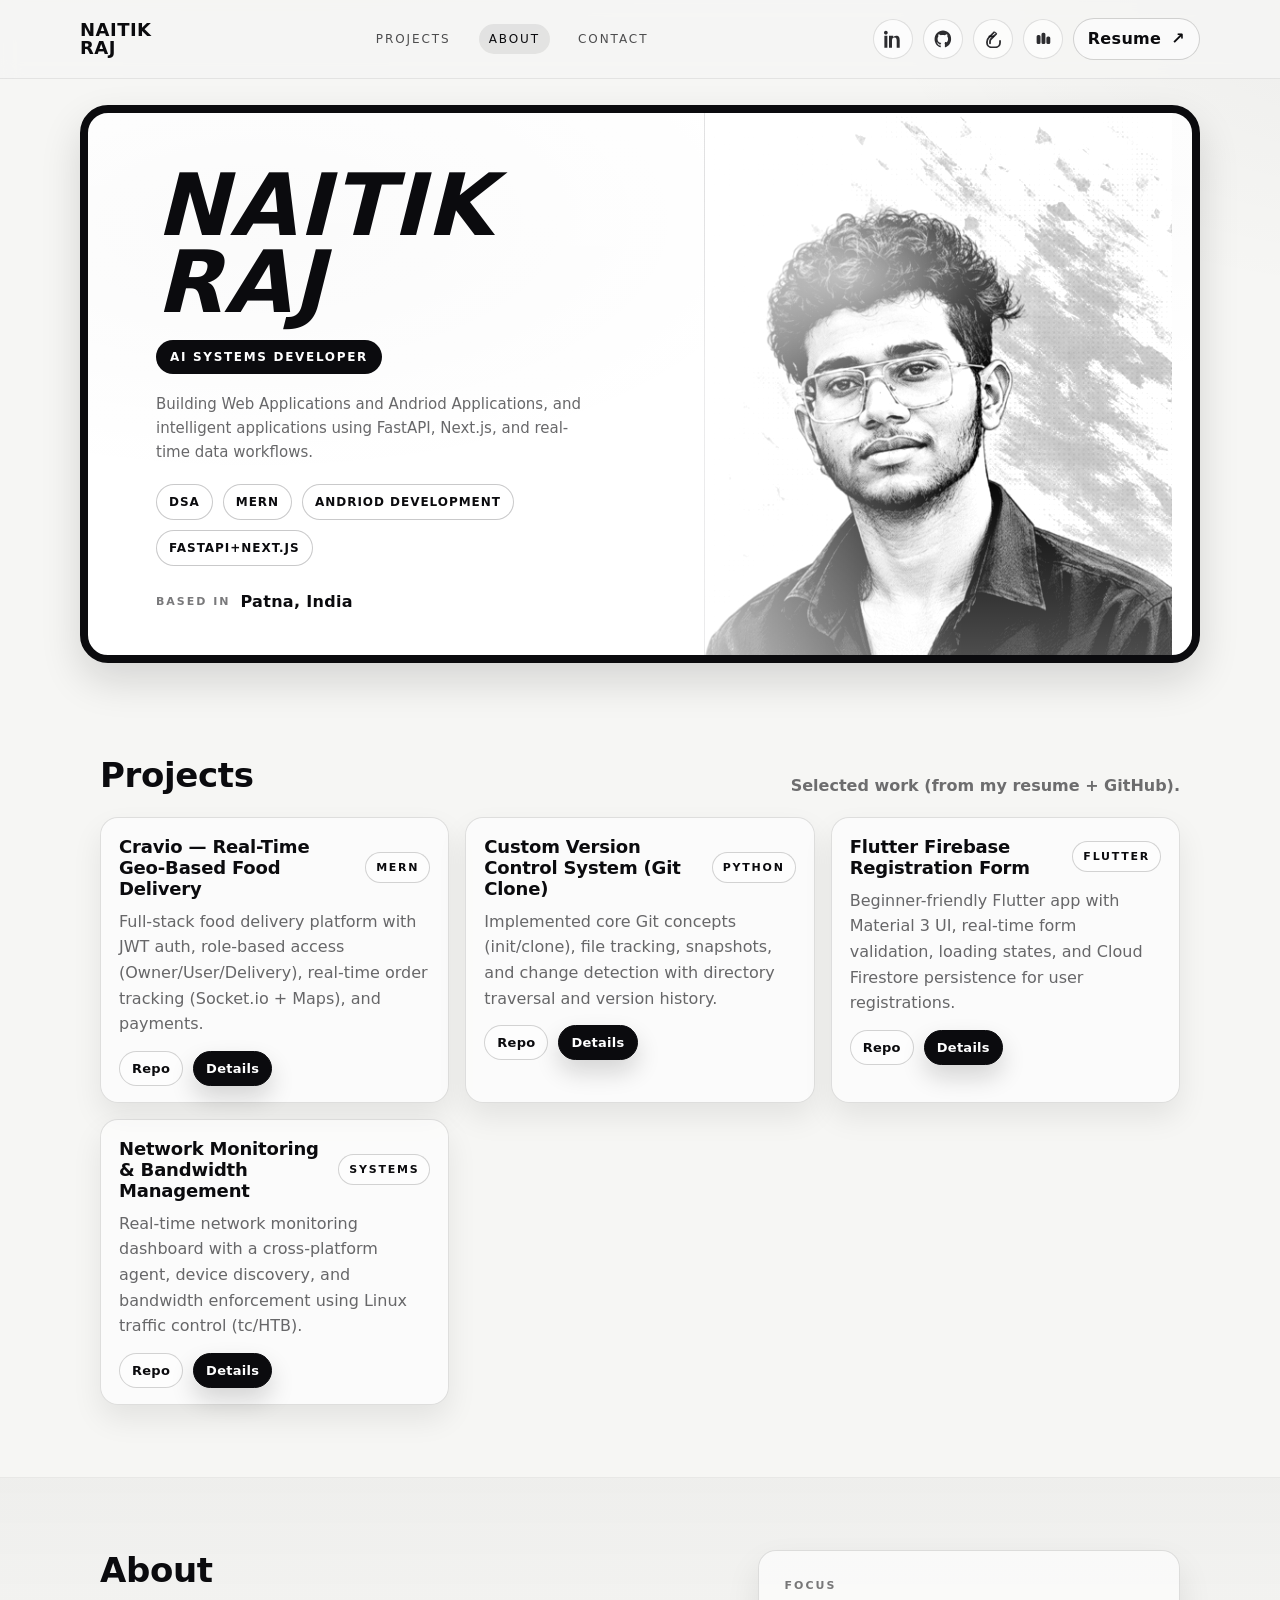
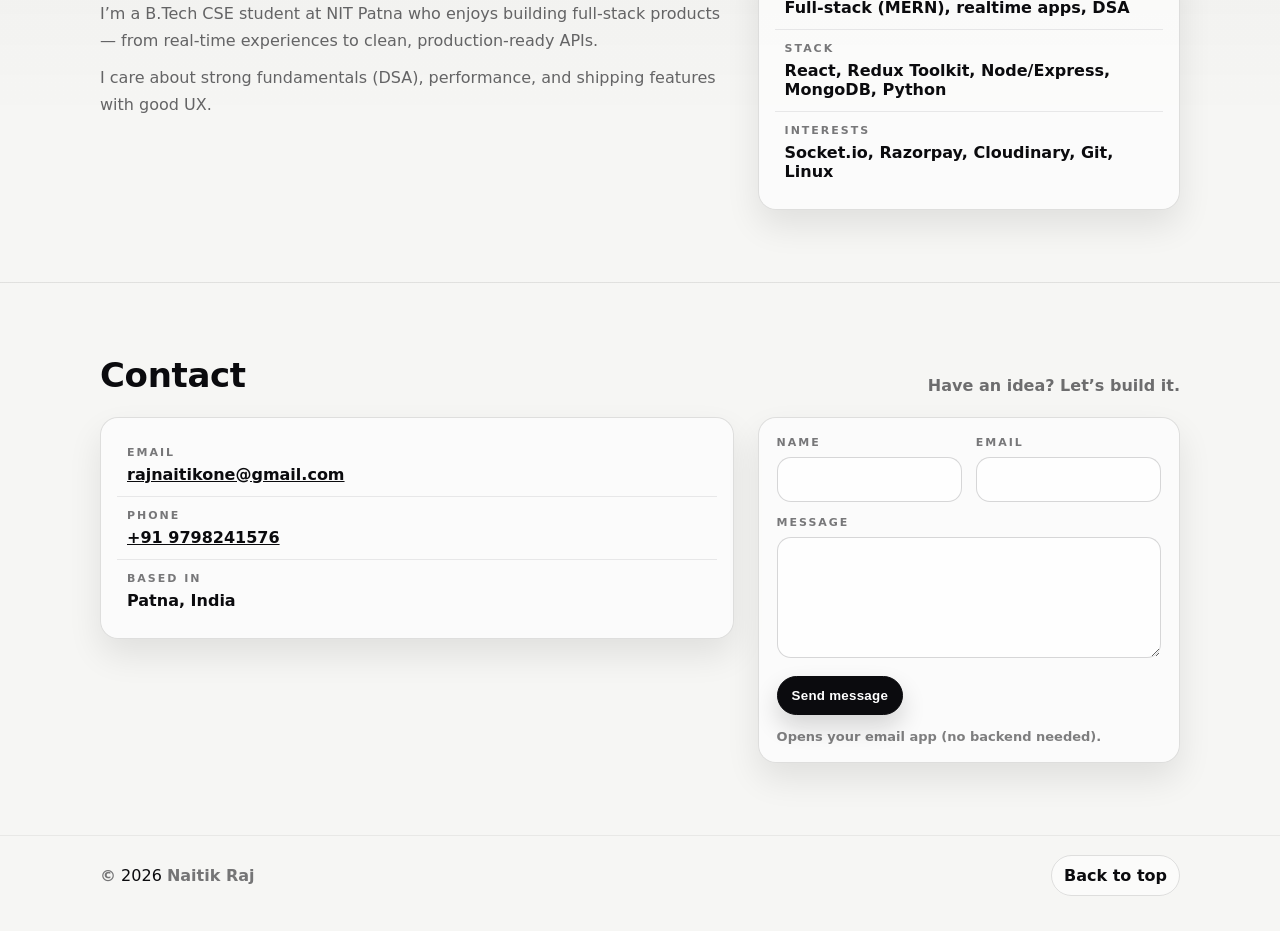
==== index.html @ c6e91ccd "Initial portfolio site Co-authored-by: Cursor <cursoragent@cursor.com>" ====
<!doctype html>
<html lang="en">
  <head>
    <meta charset="UTF-8" />
    <meta name="viewport" content="width=device-width, initial-scale=1.0" />
    <title>Naitik Raj | Portfolio</title>
    <meta
      name="description"
      content="Naitik Raj — projects, skills, and contact."
    />
    <link rel="preload" href="./styles.css" as="style" />
    <link rel="stylesheet" href="./styles.css" />
  </head>
  <body>
    <a class="skip-link" href="#main">Skip to content</a>

    <header class="site-header" id="top">
      <div class="container header-inner">
        <a class="brand" href="#top" aria-label="Home">
          <span class="brand-line">NAITIK</span>
          <span class="brand-line">RAJ</span>
        </a>

        <nav class="nav" aria-label="Primary">
          <a class="nav-link" href="#projects">Projects</a>
          <a class="nav-link" href="#about">About</a>
          <a class="nav-link" href="#contact">Contact</a>
        </nav>

        <div class="header-actions">
          <a
            class="icon-btn"
            href="https://www.linkedin.com/in/naitikraj17/"
            target="_blank"
            rel="noreferrer"
            aria-label="LinkedIn"
            title="LinkedIn"
          >
            <svg viewBox="0 0 24 24" aria-hidden="true">
              <path
                d="M4.98 3.5C4.98 4.88 3.87 6 2.5 6S0 4.88 0 3.5 1.12 1 2.5 1s2.48 1.12 2.48 2.5ZM.5 23.5h4V7.5h-4v16ZM8.5 7.5h3.83v2.18h.05c.53-1 1.83-2.18 3.77-2.18 4.03 0 4.78 2.65 4.78 6.1v9.9h-4v-8.77c0-2.09-.04-4.78-2.91-4.78-2.91 0-3.36 2.28-3.36 4.63v8.92h-4v-16Z"
              />
            </svg>
          </a>
          <a
            class="icon-btn"
            href="https://github.com/naitik-raj17"
            target="_blank"
            rel="noreferrer"
            aria-label="GitHub"
            title="GitHub"
          >
            <svg viewBox="0 0 24 24" aria-hidden="true">
              <path
                d="M12 .5C5.73.5.75 5.6.75 12.02c0 5.13 3.15 9.48 7.51 11.01.55.1.75-.24.75-.53 0-.26-.01-.95-.01-1.87-3.05.67-3.69-1.5-3.69-1.5-.5-1.3-1.22-1.65-1.22-1.65-1-.7.07-.69.07-.69 1.1.08 1.68 1.16 1.68 1.16.98 1.72 2.57 1.22 3.2.93.1-.72.38-1.22.69-1.5-2.43-.28-4.98-1.25-4.98-5.57 0-1.23.42-2.23 1.12-3.02-.11-.28-.49-1.42.11-2.95 0 0 .92-.3 3.02 1.15.88-.25 1.83-.37 2.77-.38.94.01 1.89.13 2.77.38 2.1-1.45 3.02-1.15 3.02-1.15.6 1.53.22 2.67.11 2.95.7.79 1.12 1.79 1.12 3.02 0 4.33-2.56 5.29-4.99 5.56.39.35.74 1.03.74 2.08 0 1.5-.01 2.71-.01 3.08 0 .29.2.64.76.53 4.35-1.53 7.5-5.88 7.5-11.01C23.25 5.6 18.27.5 12 .5Z"
              />
            </svg>
          </a>

          <a
            class="icon-btn"
            href="https://leetcode.com/u/naitik_17/"
            target="_blank"
            rel="noreferrer"
            aria-label="LeetCode"
            title="LeetCode"
          >
            <svg viewBox="0 0 24 24" aria-hidden="true">
              <path
                d="M13.83 2.62a1.2 1.2 0 0 1 1.7 0l1.62 1.62a1.2 1.2 0 0 1 0 1.7l-6.9 6.9a3.6 3.6 0 0 0-1.04 2.55v2.43a1.2 1.2 0 0 1-2.4 0v-2.43a6 6 0 0 1 1.76-4.25l6.9-6.9-.77-.77-7.5 7.5a6.9 6.9 0 0 0-2.02 4.88v1.2a4.8 4.8 0 0 0 4.8 4.8h5.4a4.8 4.8 0 0 0 4.8-4.8v-2.4a1.2 1.2 0 1 1 2.4 0v2.4a7.2 7.2 0 0 1-7.2 7.2h-5.4a7.2 7.2 0 0 1-7.2-7.2v-1.2a9.3 9.3 0 0 1 2.73-6.58l8.35-8.35Z"
              />
              <path
                d="M12.6 7.2a1.2 1.2 0 1 1 0 2.4H7.2a1.2 1.2 0 1 1 0-2.4h5.4Z"
              />
            </svg>
          </a>

          <a
            class="icon-btn"
            href="https://codeforces.com/profile/tedhe_medhe"
            target="_blank"
            rel="noreferrer"
            aria-label="Codeforces"
            title="Codeforces"
          >
            <svg viewBox="0 0 24 24" aria-hidden="true">
              <path
                d="M5.5 18.5a2 2 0 0 1-2-2v-8a2 2 0 0 1 2-2h1.2a2 2 0 0 1 2 2v8a2 2 0 0 1-2 2H5.5Zm6.5 0a2 2 0 0 1-2-2v-11a2 2 0 0 1 2-2h1.2a2 2 0 0 1 2 2v11a2 2 0 0 1-2 2H12Zm6.5 0a2 2 0 0 1-2-2v-6a2 2 0 0 1 2-2h1.2a2 2 0 0 1 2 2v6a2 2 0 0 1-2 2h-1.2Z"
              />
            </svg>
          </a>

          <a class="btn btn-outline" href="./resume.pdf" aria-label="Open resume">
            Resume <span aria-hidden="true">↗</span>
          </a>

          <button class="menu-btn" type="button" aria-label="Open menu" aria-expanded="false">
            <span class="menu-bars" aria-hidden="true"></span>
          </button>
        </div>
      </div>

      <div class="mobile-nav" hidden>
        <a class="mobile-link" href="#projects">Projects</a>
        <a class="mobile-link" href="#about">About</a>
        <a class="mobile-link" href="#contact">Contact</a>
      </div>
    </header>

    <main id="main">
      <section class="hero">
        <div class="container hero-frame">
          <div class="hero-grid">
            <div class="hero-left">
              <h1 class="hero-title">
                <span>NAITIK</span>
                <span>RAJ</span>
              </h1>

              <div class="role-pill">AI SYSTEMS DEVELOPER</div>

              <p class="hero-subtitle">
                Building Web Applications and Andriod Applications, and
                intelligent applications using FastAPI, Next.js, and real-time data workflows.
              </p>

              <div class="tags" aria-label="Highlights">
                <a class="tag" href="#projects">DSA</a>
                <a class="tag" href="#projects">MERN</a>
                <a class="tag" href="#projects">Andriod Development</a>
                <a class="tag" href="#projects">FastAPI+Next.js</a>
              </div>

              <div class="meta">
                <span class="meta-label">Based in</span>
                <span class="meta-value">Patna, India</span>
              </div>
            </div>

            <div class="hero-right" aria-label="Portrait">
              <div class="portrait">
                <img
                  src="./assets/reference.png"
                  alt="Portrait placeholder"
                  loading="eager"
                  decoding="async"
                />
                <div class="portrait-fade" aria-hidden="true"></div>
              </div>
            </div>
          </div>
        </div>
      </section>

      <section id="projects" class="section">
        <div class="container">
          <div class="section-head">
            <h2 class="section-title">Projects</h2>
            <p class="section-kicker">Selected work (from my resume + GitHub).</p>
          </div>

          <div class="cards">
            <article class="card">
              <div class="card-top">
                <h3 class="card-title">Cravio — Real-Time Geo-Based Food Delivery</h3>
                <span class="card-pill">MERN</span>
              </div>
              <p class="card-body">
                Full-stack food delivery platform with JWT auth, role-based access (Owner/User/Delivery),
                real-time order tracking (Socket.io + Maps), and payments.
              </p>
              <div class="card-actions">
                <a
                  class="btn btn-sm btn-outline"
                  href="https://github.com/naitik-raj17/Cravio"
                  target="_blank"
                  rel="noreferrer"
                  aria-label="Open Cravio repository"
                  >Repo</a
                >
                <a
                  class="btn btn-sm"
                  href="https://github.com/naitik-raj17/Cravio#-cravio--full-stack-food-delivery-platform"
                  target="_blank"
                  rel="noreferrer"
                  aria-label="Open Cravio details"
                  >Details</a
                >
              </div>
            </article>

            <article class="card">
              <div class="card-top">
                <h3 class="card-title">Custom Version Control System (Git Clone)</h3>
                <span class="card-pill">Python</span>
              </div>
              <p class="card-body">
                Implemented core Git concepts (init/clone), file tracking, snapshots, and change detection
                with directory traversal and version history.
              </p>
              <div class="card-actions">
                <a
                  class="btn btn-sm btn-outline"
                  href="https://github.com/naitik-raj17/version-control-system"
                  target="_blank"
                  rel="noreferrer"
                  aria-label=""
                  >Repo</a
                >
                <a
                  class="btn btn-sm"
                  href="https://github.com/naitik-raj17/version-control-system#-custom-version-control-system-git-clone"
                  target="_blank"
                  rel="noreferrer"
                  aria-label="Open GitHub profile"
                  >Details</a
                >
              </div>
            </article>

            <article class="card">
              <div class="card-top">
                <h3 class="card-title">Flutter Firebase Registration Form</h3>
                <span class="card-pill">Flutter</span>
              </div>
              <p class="card-body">
                Beginner-friendly Flutter app with Material 3 UI, real-time form validation, loading states,
                and Cloud Firestore persistence for user registrations.
              </p>
              <div class="card-actions">
                <a
                  class="btn btn-sm btn-outline"
                  href="https://github.com/naitik-raj17/firebase-form-setup-Hackslash"
                  target="_blank"
                  rel="noreferrer"
                  aria-label="Open project repository"
                  >Repo</a
                >
                <a
                  class="btn btn-sm"
                  href="https://github.com/naitik-raj17/firebase-form-setup-Hackslash#-flutter-firebase-registration-form"
                  target="_blank"
                  rel="noreferrer"
                  aria-label="Open project details"
                  >Details</a
                >
              </div>
            </article>

            <article class="card">
              <div class="card-top">
                <h3 class="card-title">Network Monitoring & Bandwidth Management</h3>
                <span class="card-pill">Systems</span>
              </div>
              <p class="card-body">
                Real-time network monitoring dashboard with a cross-platform agent, device discovery, and
                bandwidth enforcement using Linux traffic control (tc/HTB).
              </p>
              <div class="card-actions">
                <a
                  class="btn btn-sm btn-outline"
                  href="https://github.com/harshraj611/network-agent"
                  target="_blank"
                  rel="noreferrer"
                  aria-label="Open network-agent repository"
                  >Repo</a
                >
                <a
                  class="btn btn-sm"
                  href="https://github.com/harshraj611/network-agent#network-monitoring--bandwidth-management-system"
                  target="_blank"
                  rel="noreferrer"
                  aria-label="Open project details"
                  >Details</a
                >
              </div>
            </article>
          </div>
        </div>
      </section>

      <section id="about" class="section section-alt">
        <div class="container split">
          <div>
            <h2 class="section-title">About</h2>
            <p class="prose">
              I’m a B.Tech CSE student at NIT Patna who enjoys building full-stack products — from
              real-time experiences to clean, production-ready APIs.
            </p>
            <p class="prose">
              I care about strong fundamentals (DSA), performance, and shipping features with good UX.
            </p>
          </div>

          <div class="facts">
            <div class="fact">
              <div class="fact-label">Focus</div>
              <div class="fact-value">Full-stack (MERN), realtime apps, DSA</div>
            </div>
            <div class="fact">
              <div class="fact-label">Stack</div>
              <div class="fact-value">React, Redux Toolkit, Node/Express, MongoDB, Python</div>
            </div>
            <div class="fact">
              <div class="fact-label">Interests</div>
              <div class="fact-value">Socket.io, Razorpay, Cloudinary, Git, Linux</div>
            </div>
          </div>
        </div>
      </section>

      <section id="contact" class="section">
        <div class="container">
          <div class="section-head">
            <h2 class="section-title">Contact</h2>
            <p class="section-kicker">Have an idea? Let’s build it.</p>
          </div>

          <div class="split">
            <div class="facts" aria-label="Direct contact details">
              <div class="fact">
                <div class="fact-label">Email</div>
                <div class="fact-value">
                  <a href="mailto:rajnaitikone@gmail.com">rajnaitikone@gmail.com</a>
                </div>
              </div>
              <div class="fact">
                <div class="fact-label">Phone</div>
                <div class="fact-value">
                  <a href="tel:+919798241576">+91 9798241576</a>
                </div>
              </div>
              <div class="fact">
                <div class="fact-label">Based in</div>
                <div class="fact-value">Patna, India</div>
              </div>
            </div>

            <form class="contact" id="contactForm" data-endpoint="">
              <label class="field">
                <span class="label">Name</span>
                <input name="name" autocomplete="name" required />
              </label>
              <label class="field">
                <span class="label">Email</span>
                <input type="email" name="email" autocomplete="email" required />
              </label>
              <label class="field field-wide">
                <span class="label">Message</span>
                <textarea name="message" rows="5" required></textarea>
              </label>

              <div class="contact-actions">
                <button class="btn" type="submit">Send message</button>
                <p class="fineprint" id="contactStatus" role="status" aria-live="polite">
                  Opens your email app (no backend needed).
                </p>
              </div>
            </form>
          </div>
        </div>
      </section>

    </main>

    <footer class="site-footer">
      <div class="container footer-inner">
        <div class="footer-left">
          <span class="muted">©</span>
          <span id="year"></span>
          <span class="muted">Naitik Raj</span>
        </div>
        <div class="footer-right">
          <a class="footer-link" href="#top">Back to top</a>
        </div>
      </div>
    </footer>

    <script src="./script.js" defer></script>
  </body>
</html>
---- styles.css ----
:root{
  --bg:#f6f6f4;
  --paper:#ffffff;
  --ink:#0b0b0e;
  --muted:#6c6f76;
  --line:#0b0b0e;
  --softline:rgba(11,11,14,.14);
  --shadow:0 18px 40px rgba(11,11,14,.14);
  --radius:18px;
  --radius-sm:12px;
  --container:1120px;
}

*{box-sizing:border-box}
html{scroll-behavior:smooth}
body{
  margin:0;
  font-family: ui-sans-serif, system-ui, -apple-system, Segoe UI, Roboto, Helvetica, Arial, "Apple Color Emoji","Segoe UI Emoji";
  color:var(--ink);
  background:
    radial-gradient(1200px 600px at 20% -10%, rgba(11,11,14,.06), transparent 55%),
    radial-gradient(900px 500px at 110% 0%, rgba(11,11,14,.04), transparent 60%),
    var(--bg);
}

a{color:inherit}
.container{max-width:var(--container); margin:0 auto; padding:0 20px}

.skip-link{
  position:absolute;
  left:-999px;
  top:10px;
  background:var(--ink);
  color:#fff;
  padding:10px 12px;
  border-radius:10px;
  z-index:9999;
}
.skip-link:focus{left:10px}

/* Header */
.site-header{
  position:sticky;
  top:0;
  z-index:20;
  background:color-mix(in srgb, var(--bg) 80%, transparent);
  backdrop-filter:saturate(1.2) blur(10px);
  border-bottom:1px solid rgba(11,11,14,.08);
}
.header-inner{
  display:flex;
  align-items:center;
  justify-content:space-between;
  padding:18px 0;
  gap:14px;
}
.brand{
  display:flex;
  flex-direction:column;
  text-decoration:none;
  letter-spacing:.03em;
  font-weight:800;
  line-height:1;
}
.brand-line{font-size:18px}

.nav{
  display:flex;
  gap:18px;
  align-items:center;
  justify-content:center;
  flex:1;
}
.nav-link{
  text-decoration:none;
  text-transform:uppercase;
  font-size:12px;
  letter-spacing:.16em;
  padding:8px 10px;
  border-radius:999px;
  color:rgba(11,11,14,.72);
}
.nav-link:hover{background:rgba(11,11,14,.06); color:var(--ink)}
.nav-link[aria-current="page"]{
  background:rgba(11,11,14,.08);
  color:var(--ink);
}

.header-actions{
  display:flex;
  align-items:center;
  gap:10px;
}
.icon-btn{
  width:40px; height:40px;
  display:grid; place-items:center;
  border-radius:999px;
  border:1px solid rgba(11,11,14,.12);
  background:rgba(255,255,255,.65);
  text-decoration:none;
}
.icon-btn:hover{transform:translateY(-1px); box-shadow:0 10px 24px rgba(11,11,14,.12)}
.icon-btn svg{width:18px; height:18px; fill:rgba(11,11,14,.86)}

.btn{
  display:inline-flex;
  align-items:center;
  justify-content:center;
  gap:10px;
  padding:12px 14px;
  border-radius:999px;
  background:var(--ink);
  color:#fff;
  border:1px solid var(--ink);
  text-decoration:none;
  font-weight:700;
  letter-spacing:.02em;
  line-height:1;
  box-shadow:0 12px 24px rgba(11,11,14,.16);
}
.btn:hover{transform:translateY(-1px)}
.btn-outline{
  background:rgba(255,255,255,.6);
  color:var(--ink);
  border:1px solid rgba(11,11,14,.18);
  box-shadow:none;
}
.btn-outline:hover{box-shadow:0 12px 24px rgba(11,11,14,.12)}
.btn-sm{padding:10px 12px; font-size:13px}

.menu-btn{
  display:none;
  width:42px; height:42px;
  border-radius:999px;
  border:1px solid rgba(11,11,14,.12);
  background:rgba(255,255,255,.65);
}
.menu-bars{
  width:18px; height:2px; display:block;
  background:rgba(11,11,14,.86);
  position:relative;
  border-radius:999px;
}
.menu-bars:before,.menu-bars:after{
  content:"";
  position:absolute;
  left:0;
  width:18px; height:2px;
  background:rgba(11,11,14,.86);
  border-radius:999px;
}
.menu-bars:before{top:-6px}
.menu-bars:after{top:6px}

.mobile-nav{
  border-top:1px solid rgba(11,11,14,.08);
  padding:12px 20px 16px;
  display:none;
  background:color-mix(in srgb, var(--bg) 86%, transparent);
}
.mobile-link{
  display:block;
  padding:10px 12px;
  border-radius:12px;
  text-decoration:none;
  font-weight:700;
}
.mobile-link:hover{background:rgba(11,11,14,.06)}

/* Hero */
.hero{padding:26px 0 20px}
.hero-frame{
  border:8px solid var(--line);
  border-radius:28px;
  background:
    linear-gradient(180deg, rgba(255,255,255,.75), rgba(255,255,255,.55)),
    radial-gradient(900px 420px at 15% 20%, rgba(11,11,14,.06), transparent 60%),
    radial-gradient(700px 380px at 90% 10%, rgba(11,11,14,.05), transparent 55%),
    var(--paper);
  box-shadow:var(--shadow);
  overflow:hidden;
}
.hero-grid{
  display:grid;
  grid-template-columns: 1.12fr .88fr;
  gap:0;
  min-height:520px;
}
.hero-left{padding:54px 48px 44px; position:relative}
.hero-title{
  margin:0 0 18px;
  font-size:86px;
  line-height:.9;
  letter-spacing:.02em;
  font-weight:900;
  font-style:italic;
}
.hero-title span{display:block}
.role-pill{
  display:inline-flex;
  padding:10px 14px;
  border-radius:999px;
  background:var(--ink);
  color:#fff;
  font-weight:800;
  letter-spacing:.14em;
  font-size:12px;
  text-transform:uppercase;
}
.hero-subtitle{
  margin:18px 0 20px;
  max-width:46ch;
  color:rgba(11,11,14,.62);
  line-height:1.6;
  font-size:15px;
}
.tags{
  display:flex;
  flex-wrap:wrap;
  gap:10px;
  margin:14px 0 26px;
}
.tag{
  text-decoration:none;
  border:1px solid rgba(11,11,14,.22);
  background:rgba(255,255,255,.55);
  padding:10px 12px;
  border-radius:999px;
  font-size:12px;
  letter-spacing:.08em;
  text-transform:uppercase;
  font-weight:800;
}
.tag:hover{background:rgba(11,11,14,.06)}
.meta{
  display:flex;
  gap:10px;
  align-items:center;
  margin-top:10px;
}
.meta-label{
  text-transform:uppercase;
  letter-spacing:.18em;
  font-size:11px;
  color:rgba(11,11,14,.55);
  font-weight:800;
}
.meta-value{font-weight:800; letter-spacing:.02em}

.hero-right{
  border-left:1px solid rgba(11,11,14,.08);
  background:
    radial-gradient(800px 380px at 60% 10%, rgba(11,11,14,.07), transparent 60%),
    linear-gradient(180deg, rgba(255,255,255,.65), rgba(255,255,255,.4));
  position:relative;
}
.portrait{
  height:100%;
  position:relative;
  overflow:hidden;
}
.portrait img{
  width:100%;
  height:100%;
  object-fit:cover;
  object-position: 70% 20%;
  filter:grayscale(1) contrast(1.1);
  transform:scale(1.03);
}
.portrait-fade{
  position:absolute;
  inset:0;
  background:
    radial-gradient(420px 220px at 30% 30%, rgba(255,255,255,.65), transparent 55%),
    linear-gradient(90deg, rgba(255,255,255,.65), rgba(255,255,255,0) 55%),
    linear-gradient(0deg, rgba(255,255,255,.3), transparent 35%);
  mix-blend-mode:screen;
  pointer-events:none;
}

/* Sections */
.section{padding:72px 0}
.section-alt{
  background:
    linear-gradient(180deg, rgba(11,11,14,.03), transparent 60%),
    transparent;
  border-top:1px solid rgba(11,11,14,.06);
  border-bottom:1px solid rgba(11,11,14,.06);
}
.section-head{
  display:flex;
  align-items:flex-end;
  justify-content:space-between;
  gap:18px;
  margin-bottom:22px;
}
.section-title{
  margin:0;
  font-size:34px;
  letter-spacing:-.01em;
}
.section-kicker{
  margin:0;
  color:rgba(11,11,14,.58);
  font-weight:600;
}

.cards{
  display:grid;
  grid-template-columns: repeat(3, minmax(0, 1fr));
  gap:16px;
}
.card{
  border:1px solid rgba(11,11,14,.12);
  background:rgba(255,255,255,.6);
  border-radius:var(--radius);
  padding:18px 18px 16px;
  box-shadow:0 14px 30px rgba(11,11,14,.08);
}
.card:hover{transform:translateY(-2px); box-shadow:0 18px 44px rgba(11,11,14,.12)}
.card-top{display:flex; align-items:center; justify-content:space-between; gap:10px}
.card-title{margin:0; font-size:18px; letter-spacing:-.01em}
.card-pill{
  font-size:11px;
  font-weight:900;
  letter-spacing:.16em;
  text-transform:uppercase;
  padding:8px 10px;
  border-radius:999px;
  border:1px solid rgba(11,11,14,.18);
  background:rgba(255,255,255,.55);
}
.card-body{color:rgba(11,11,14,.62); line-height:1.6; margin:10px 0 14px}
.card-actions{display:flex; gap:10px; flex-wrap:wrap}

.split{
  display:grid;
  grid-template-columns: 1.2fr .8fr;
  gap:24px;
  align-items:start;
}
.prose{color:rgba(11,11,14,.62); line-height:1.7; margin:10px 0; max-width:65ch}
.facts{
  border:1px solid rgba(11,11,14,.12);
  border-radius:var(--radius);
  background:rgba(255,255,255,.6);
  padding:16px;
  box-shadow:0 16px 34px rgba(11,11,14,.09);
}
.fact{padding:12px 10px; border-bottom:1px solid rgba(11,11,14,.08)}
.fact:last-child{border-bottom:0}
.fact-label{
  font-size:11px;
  font-weight:900;
  letter-spacing:.18em;
  text-transform:uppercase;
  color:rgba(11,11,14,.55);
}
.fact-value{margin-top:6px; font-weight:800}

/* Contact */
.contact{
  border:1px solid rgba(11,11,14,.12);
  border-radius:var(--radius);
  background:rgba(255,255,255,.6);
  padding:18px;
  box-shadow:0 16px 34px rgba(11,11,14,.09);
  display:grid;
  grid-template-columns: repeat(2, minmax(0, 1fr));
  gap:14px;
}
.field{display:flex; flex-direction:column; gap:8px}
.field-wide{grid-column:1 / -1}
.label{
  font-size:11px;
  font-weight:900;
  letter-spacing:.18em;
  text-transform:uppercase;
  color:rgba(11,11,14,.55);
}
input, textarea{
  border:1px solid rgba(11,11,14,.16);
  border-radius:14px;
  padding:12px 12px;
  background:rgba(255,255,255,.7);
  font:inherit;
  outline:none;
}
input:focus, textarea:focus{border-color:rgba(11,11,14,.44); box-shadow:0 0 0 4px rgba(11,11,14,.08)}
.contact-actions{
  grid-column:1 / -1;
  display:flex;
  align-items:center;
  justify-content:space-between;
  gap:14px;
  flex-wrap:wrap;
  margin-top:4px;
}
.fineprint{margin:0; color:rgba(11,11,14,.52); font-weight:600; font-size:13px}

/* Blog */
.posts{
  display:grid;
  grid-template-columns: repeat(3, minmax(0, 1fr));
  gap:14px;
}
.post{
  text-decoration:none;
  border:1px solid rgba(11,11,14,.12);
  border-radius:var(--radius);
  padding:16px 16px 14px;
  background:rgba(255,255,255,.6);
  box-shadow:0 14px 30px rgba(11,11,14,.08);
}
.post:hover{transform:translateY(-2px); box-shadow:0 18px 44px rgba(11,11,14,.12)}
.post-title{font-weight:900; letter-spacing:-.01em; margin-bottom:8px}
.post-meta{color:rgba(11,11,14,.55); font-weight:700; font-size:13px}

/* Footer */
.site-footer{
  padding:30px 0 46px;
  border-top:1px solid rgba(11,11,14,.06);
}
.footer-inner{
  display:flex;
  justify-content:space-between;
  align-items:center;
  gap:12px;
  flex-wrap:wrap;
}
.muted{color:rgba(11,11,14,.55); font-weight:700}
.footer-link{
  text-decoration:none;
  border-radius:999px;
  padding:10px 12px;
  border:1px solid rgba(11,11,14,.12);
  background:rgba(255,255,255,.6);
  font-weight:800;
}
.footer-link:hover{background:rgba(11,11,14,.06)}

/* Responsive */
@media (max-width: 980px){
  .nav{display:none}
  .menu-btn{display:grid; place-items:center}
  .mobile-nav{display:block}
  .btn-outline{display:none}
  .hero-title{font-size:72px}
  .hero-left{padding:44px 28px 34px}
  .hero-grid{grid-template-columns: 1fr}
  .hero-right{border-left:0; border-top:1px solid rgba(11,11,14,.08); min-height:300px}
  .cards{grid-template-columns: 1fr}
  .posts{grid-template-columns: 1fr}
  .split{grid-template-columns: 1fr}
  .contact{grid-template-columns: 1fr}
}

@media (max-width: 520px){
  .brand-line{font-size:16px}
  .hero-title{font-size:56px}
  .hero{padding:18px 0 10px}
  .hero-frame{border-width:6px}
}
---- styles.css ----
:root{
  --bg:#f6f6f4;
  --paper:#ffffff;
  --ink:#0b0b0e;
  --muted:#6c6f76;
  --line:#0b0b0e;
  --softline:rgba(11,11,14,.14);
  --shadow:0 18px 40px rgba(11,11,14,.14);
  --radius:18px;
  --radius-sm:12px;
  --container:1120px;
}

*{box-sizing:border-box}
html{scroll-behavior:smooth}
body{
  margin:0;
  font-family: ui-sans-serif, system-ui, -apple-system, Segoe UI, Roboto, Helvetica, Arial, "Apple Color Emoji","Segoe UI Emoji";
  color:var(--ink);
  background:
    radial-gradient(1200px 600px at 20% -10%, rgba(11,11,14,.06), transparent 55%),
    radial-gradient(900px 500px at 110% 0%, rgba(11,11,14,.04), transparent 60%),
    var(--bg);
}

a{color:inherit}
.container{max-width:var(--container); margin:0 auto; padding:0 20px}

.skip-link{
  position:absolute;
  left:-999px;
  top:10px;
  background:var(--ink);
  color:#fff;
  padding:10px 12px;
  border-radius:10px;
  z-index:9999;
}
.skip-link:focus{left:10px}

/* Header */
.site-header{
  position:sticky;
  top:0;
  z-index:20;
  background:color-mix(in srgb, var(--bg) 80%, transparent);
  backdrop-filter:saturate(1.2) blur(10px);
  border-bottom:1px solid rgba(11,11,14,.08);
}
.header-inner{
  display:flex;
  align-items:center;
  justify-content:space-between;
  padding:18px 0;
  gap:14px;
}
.brand{
  display:flex;
  flex-direction:column;
  text-decoration:none;
  letter-spacing:.03em;
  font-weight:800;
  line-height:1;
}
.brand-line{font-size:18px}

.nav{
  display:flex;
  gap:18px;
  align-items:center;
  justify-content:center;
  flex:1;
}
.nav-link{
  text-decoration:none;
  text-transform:uppercase;
  font-size:12px;
  letter-spacing:.16em;
  padding:8px 10px;
  border-radius:999px;
  color:rgba(11,11,14,.72);
}
.nav-link:hover{background:rgba(11,11,14,.06); color:var(--ink)}
.nav-link[aria-current="page"]{
  background:rgba(11,11,14,.08);
  color:var(--ink);
}

.header-actions{
  display:flex;
  align-items:center;
  gap:10px;
}
.icon-btn{
  width:40px; height:40px;
  display:grid; place-items:center;
  border-radius:999px;
  border:1px solid rgba(11,11,14,.12);
  background:rgba(255,255,255,.65);
  text-decoration:none;
}
.icon-btn:hover{transform:translateY(-1px); box-shadow:0 10px 24px rgba(11,11,14,.12)}
.icon-btn svg{width:18px; height:18px; fill:rgba(11,11,14,.86)}

.btn{
  display:inline-flex;
  align-items:center;
  justify-content:center;
  gap:10px;
  padding:12px 14px;
  border-radius:999px;
  background:var(--ink);
  color:#fff;
  border:1px solid var(--ink);
  text-decoration:none;
  font-weight:700;
  letter-spacing:.02em;
  line-height:1;
  box-shadow:0 12px 24px rgba(11,11,14,.16);
}
.btn:hover{transform:translateY(-1px)}
.btn-outline{
  background:rgba(255,255,255,.6);
  color:var(--ink);
  border:1px solid rgba(11,11,14,.18);
  box-shadow:none;
}
.btn-outline:hover{box-shadow:0 12px 24px rgba(11,11,14,.12)}
.btn-sm{padding:10px 12px; font-size:13px}

.menu-btn{
  display:none;
  width:42px; height:42px;
  border-radius:999px;
  border:1px solid rgba(11,11,14,.12);
  background:rgba(255,255,255,.65);
}
.menu-bars{
  width:18px; height:2px; display:block;
  background:rgba(11,11,14,.86);
  position:relative;
  border-radius:999px;
}
.menu-bars:before,.menu-bars:after{
  content:"";
  position:absolute;
  left:0;
  width:18px; height:2px;
  background:rgba(11,11,14,.86);
  border-radius:999px;
}
.menu-bars:before{top:-6px}
.menu-bars:after{top:6px}

.mobile-nav{
  border-top:1px solid rgba(11,11,14,.08);
  padding:12px 20px 16px;
  display:none;
  background:color-mix(in srgb, var(--bg) 86%, transparent);
}
.mobile-link{
  display:block;
  padding:10px 12px;
  border-radius:12px;
  text-decoration:none;
  font-weight:700;
}
.mobile-link:hover{background:rgba(11,11,14,.06)}

/* Hero */
.hero{padding:26px 0 20px}
.hero-frame{
  border:8px solid var(--line);
  border-radius:28px;
  background:
    linear-gradient(180deg, rgba(255,255,255,.75), rgba(255,255,255,.55)),
    radial-gradient(900px 420px at 15% 20%, rgba(11,11,14,.06), transparent 60%),
    radial-gradient(700px 380px at 90% 10%, rgba(11,11,14,.05), transparent 55%),
    var(--paper);
  box-shadow:var(--shadow);
  overflow:hidden;
}
.hero-grid{
  display:grid;
  grid-template-columns: 1.12fr .88fr;
  gap:0;
  min-height:520px;
}
.hero-left{padding:54px 48px 44px; position:relative}
.hero-title{
  margin:0 0 18px;
  font-size:86px;
  line-height:.9;
  letter-spacing:.02em;
  font-weight:900;
  font-style:italic;
}
.hero-title span{display:block}
.role-pill{
  display:inline-flex;
  padding:10px 14px;
  border-radius:999px;
  background:var(--ink);
  color:#fff;
  font-weight:800;
  letter-spacing:.14em;
  font-size:12px;
  text-transform:uppercase;
}
.hero-subtitle{
  margin:18px 0 20px;
  max-width:46ch;
  color:rgba(11,11,14,.62);
  line-height:1.6;
  font-size:15px;
}
.tags{
  display:flex;
  flex-wrap:wrap;
  gap:10px;
  margin:14px 0 26px;
}
.tag{
  text-decoration:none;
  border:1px solid rgba(11,11,14,.22);
  background:rgba(255,255,255,.55);
  padding:10px 12px;
  border-radius:999px;
  font-size:12px;
  letter-spacing:.08em;
  text-transform:uppercase;
  font-weight:800;
}
.tag:hover{background:rgba(11,11,14,.06)}
.meta{
  display:flex;
  gap:10px;
  align-items:center;
  margin-top:10px;
}
.meta-label{
  text-transform:uppercase;
  letter-spacing:.18em;
  font-size:11px;
  color:rgba(11,11,14,.55);
  font-weight:800;
}
.meta-value{font-weight:800; letter-spacing:.02em}

.hero-right{
  border-left:1px solid rgba(11,11,14,.08);
  background:
    radial-gradient(800px 380px at 60% 10%, rgba(11,11,14,.07), transparent 60%),
    linear-gradient(180deg, rgba(255,255,255,.65), rgba(255,255,255,.4));
  position:relative;
}
.portrait{
  height:100%;
  position:relative;
  overflow:hidden;
}
.portrait img{
  width:100%;
  height:100%;
  object-fit:cover;
  object-position: 70% 20%;
  filter:grayscale(1) contrast(1.1);
  transform:scale(1.03);
}
.portrait-fade{
  position:absolute;
  inset:0;
  background:
    radial-gradient(420px 220px at 30% 30%, rgba(255,255,255,.65), transparent 55%),
    linear-gradient(90deg, rgba(255,255,255,.65), rgba(255,255,255,0) 55%),
    linear-gradient(0deg, rgba(255,255,255,.3), transparent 35%);
  mix-blend-mode:screen;
  pointer-events:none;
}

/* Sections */
.section{padding:72px 0}
.section-alt{
  background:
    linear-gradient(180deg, rgba(11,11,14,.03), transparent 60%),
    transparent;
  border-top:1px solid rgba(11,11,14,.06);
  border-bottom:1px solid rgba(11,11,14,.06);
}
.section-head{
  display:flex;
  align-items:flex-end;
  justify-content:space-between;
  gap:18px;
  margin-bottom:22px;
}
.section-title{
  margin:0;
  font-size:34px;
  letter-spacing:-.01em;
}
.section-kicker{
  margin:0;
  color:rgba(11,11,14,.58);
  font-weight:600;
}

.cards{
  display:grid;
  grid-template-columns: repeat(3, minmax(0, 1fr));
  gap:16px;
}
.card{
  border:1px solid rgba(11,11,14,.12);
  background:rgba(255,255,255,.6);
  border-radius:var(--radius);
  padding:18px 18px 16px;
  box-shadow:0 14px 30px rgba(11,11,14,.08);
}
.card:hover{transform:translateY(-2px); box-shadow:0 18px 44px rgba(11,11,14,.12)}
.card-top{display:flex; align-items:center; justify-content:space-between; gap:10px}
.card-title{margin:0; font-size:18px; letter-spacing:-.01em}
.card-pill{
  font-size:11px;
  font-weight:900;
  letter-spacing:.16em;
  text-transform:uppercase;
  padding:8px 10px;
  border-radius:999px;
  border:1px solid rgba(11,11,14,.18);
  background:rgba(255,255,255,.55);
}
.card-body{color:rgba(11,11,14,.62); line-height:1.6; margin:10px 0 14px}
.card-actions{display:flex; gap:10px; flex-wrap:wrap}

.split{
  display:grid;
  grid-template-columns: 1.2fr .8fr;
  gap:24px;
  align-items:start;
}
.prose{color:rgba(11,11,14,.62); line-height:1.7; margin:10px 0; max-width:65ch}
.facts{
  border:1px solid rgba(11,11,14,.12);
  border-radius:var(--radius);
  background:rgba(255,255,255,.6);
  padding:16px;
  box-shadow:0 16px 34px rgba(11,11,14,.09);
}
.fact{padding:12px 10px; border-bottom:1px solid rgba(11,11,14,.08)}
.fact:last-child{border-bottom:0}
.fact-label{
  font-size:11px;
  font-weight:900;
  letter-spacing:.18em;
  text-transform:uppercase;
  color:rgba(11,11,14,.55);
}
.fact-value{margin-top:6px; font-weight:800}

/* Contact */
.contact{
  border:1px solid rgba(11,11,14,.12);
  border-radius:var(--radius);
  background:rgba(255,255,255,.6);
  padding:18px;
  box-shadow:0 16px 34px rgba(11,11,14,.09);
  display:grid;
  grid-template-columns: repeat(2, minmax(0, 1fr));
  gap:14px;
}
.field{display:flex; flex-direction:column; gap:8px}
.field-wide{grid-column:1 / -1}
.label{
  font-size:11px;
  font-weight:900;
  letter-spacing:.18em;
  text-transform:uppercase;
  color:rgba(11,11,14,.55);
}
input, textarea{
  border:1px solid rgba(11,11,14,.16);
  border-radius:14px;
  padding:12px 12px;
  background:rgba(255,255,255,.7);
  font:inherit;
  outline:none;
}
input:focus, textarea:focus{border-color:rgba(11,11,14,.44); box-shadow:0 0 0 4px rgba(11,11,14,.08)}
.contact-actions{
  grid-column:1 / -1;
  display:flex;
  align-items:center;
  justify-content:space-between;
  gap:14px;
  flex-wrap:wrap;
  margin-top:4px;
}
.fineprint{margin:0; color:rgba(11,11,14,.52); font-weight:600; font-size:13px}

/* Blog */
.posts{
  display:grid;
  grid-template-columns: repeat(3, minmax(0, 1fr));
  gap:14px;
}
.post{
  text-decoration:none;
  border:1px solid rgba(11,11,14,.12);
  border-radius:var(--radius);
  padding:16px 16px 14px;
  background:rgba(255,255,255,.6);
  box-shadow:0 14px 30px rgba(11,11,14,.08);
}
.post:hover{transform:translateY(-2px); box-shadow:0 18px 44px rgba(11,11,14,.12)}
.post-title{font-weight:900; letter-spacing:-.01em; margin-bottom:8px}
.post-meta{color:rgba(11,11,14,.55); font-weight:700; font-size:13px}

/* Footer */
.site-footer{
  padding:30px 0 46px;
  border-top:1px solid rgba(11,11,14,.06);
}
.footer-inner{
  display:flex;
  justify-content:space-between;
  align-items:center;
  gap:12px;
  flex-wrap:wrap;
}
.muted{color:rgba(11,11,14,.55); font-weight:700}
.footer-link{
  text-decoration:none;
  border-radius:999px;
  padding:10px 12px;
  border:1px solid rgba(11,11,14,.12);
  background:rgba(255,255,255,.6);
  font-weight:800;
}
.footer-link:hover{background:rgba(11,11,14,.06)}

/* Responsive */
@media (max-width: 980px){
  .nav{display:none}
  .menu-btn{display:grid; place-items:center}
  .mobile-nav{display:block}
  .btn-outline{display:none}
  .hero-title{font-size:72px}
  .hero-left{padding:44px 28px 34px}
  .hero-grid{grid-template-columns: 1fr}
  .hero-right{border-left:0; border-top:1px solid rgba(11,11,14,.08); min-height:300px}
  .cards{grid-template-columns: 1fr}
  .posts{grid-template-columns: 1fr}
  .split{grid-template-columns: 1fr}
  .contact{grid-template-columns: 1fr}
}

@media (max-width: 520px){
  .brand-line{font-size:16px}
  .hero-title{font-size:56px}
  .hero{padding:18px 0 10px}
  .hero-frame{border-width:6px}
}
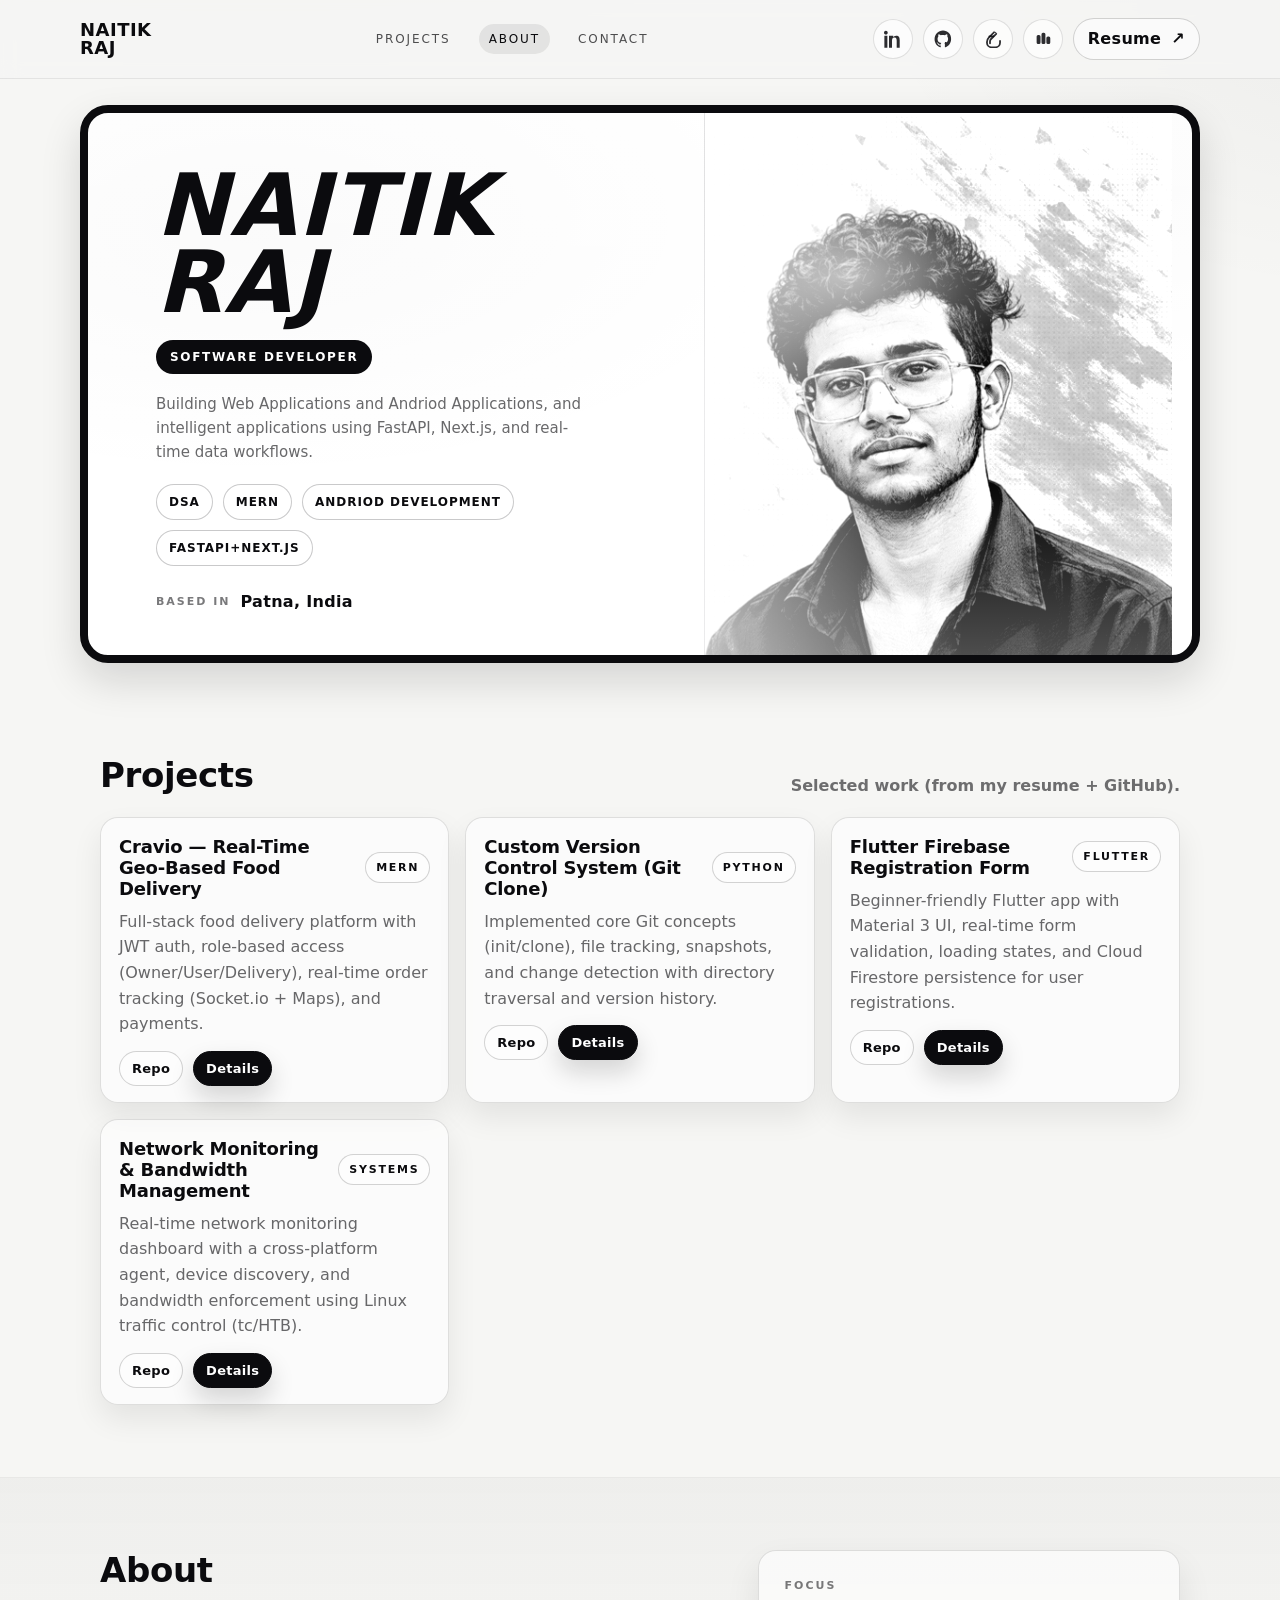
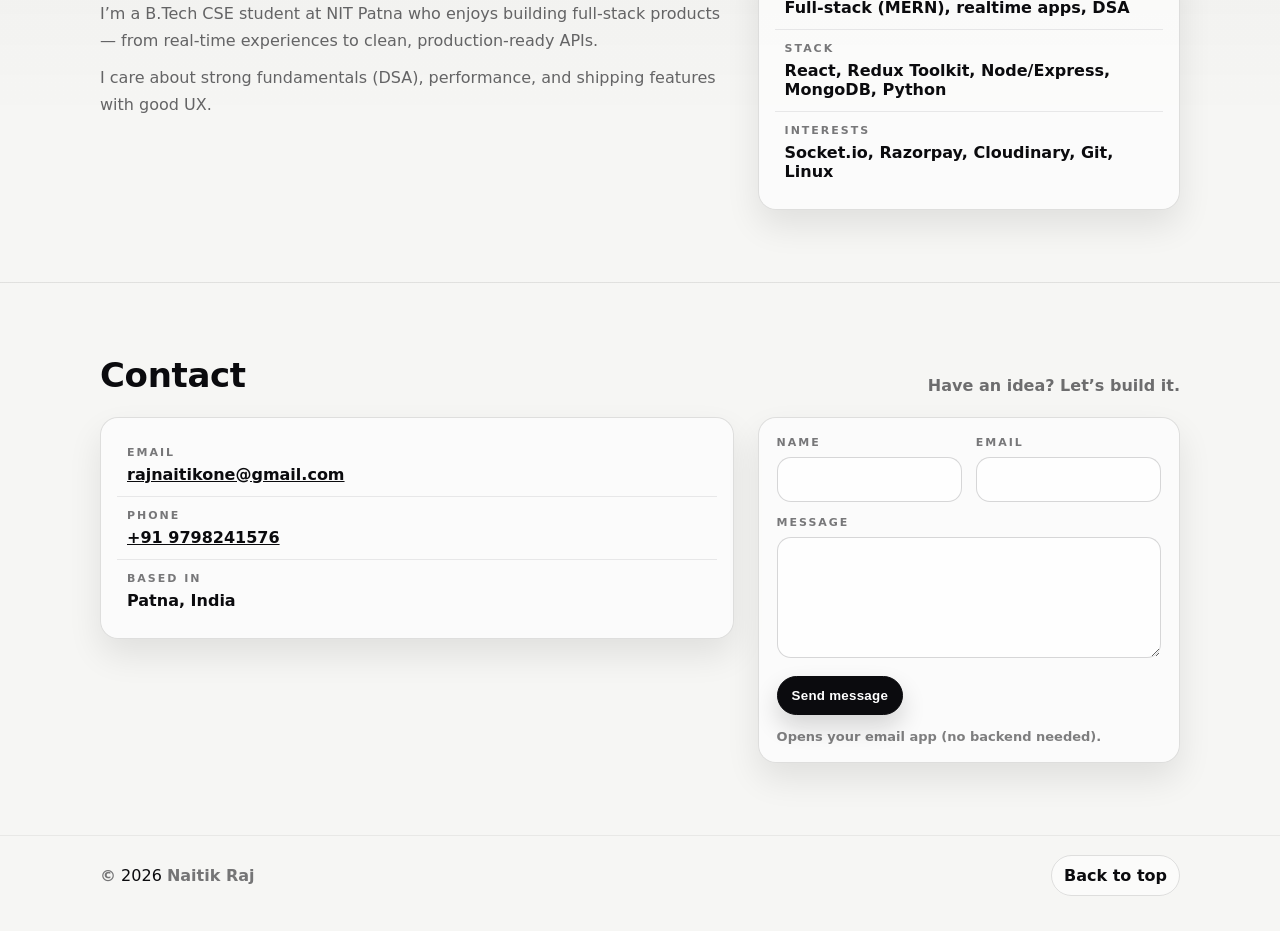
==== commit 066db2d2: "Change role from 'AI SYSTEMS DEVELOPER' to 'Software Developer'" ====
--- a/index.html
+++ b/index.html
@@ -117,7 +117,7 @@
                 <span>RAJ</span>
               </h1>
 
-              <div class="role-pill">AI SYSTEMS DEVELOPER</div>
+              <div class="role-pill">Software Developer</div>
 
               <p class="hero-subtitle">
                 Building Web Applications and Andriod Applications, and
--- a/styles.css
+++ b/styles.css
@@ -443,7 +443,8 @@
 @media (max-width: 980px){
   .nav{display:none}
   .menu-btn{display:grid; place-items:center}
-  .mobile-nav{display:block}
+  .mobile-nav{display:none}
+  .mobile-nav:not([hidden]){display:block}
   .btn-outline{display:none}
   .hero-title{font-size:72px}
   .hero-left{padding:44px 28px 34px}
--- a/styles.css
+++ b/styles.css
@@ -443,7 +443,8 @@
 @media (max-width: 980px){
   .nav{display:none}
   .menu-btn{display:grid; place-items:center}
-  .mobile-nav{display:block}
+  .mobile-nav{display:none}
+  .mobile-nav:not([hidden]){display:block}
   .btn-outline{display:none}
   .hero-title{font-size:72px}
   .hero-left{padding:44px 28px 34px}
